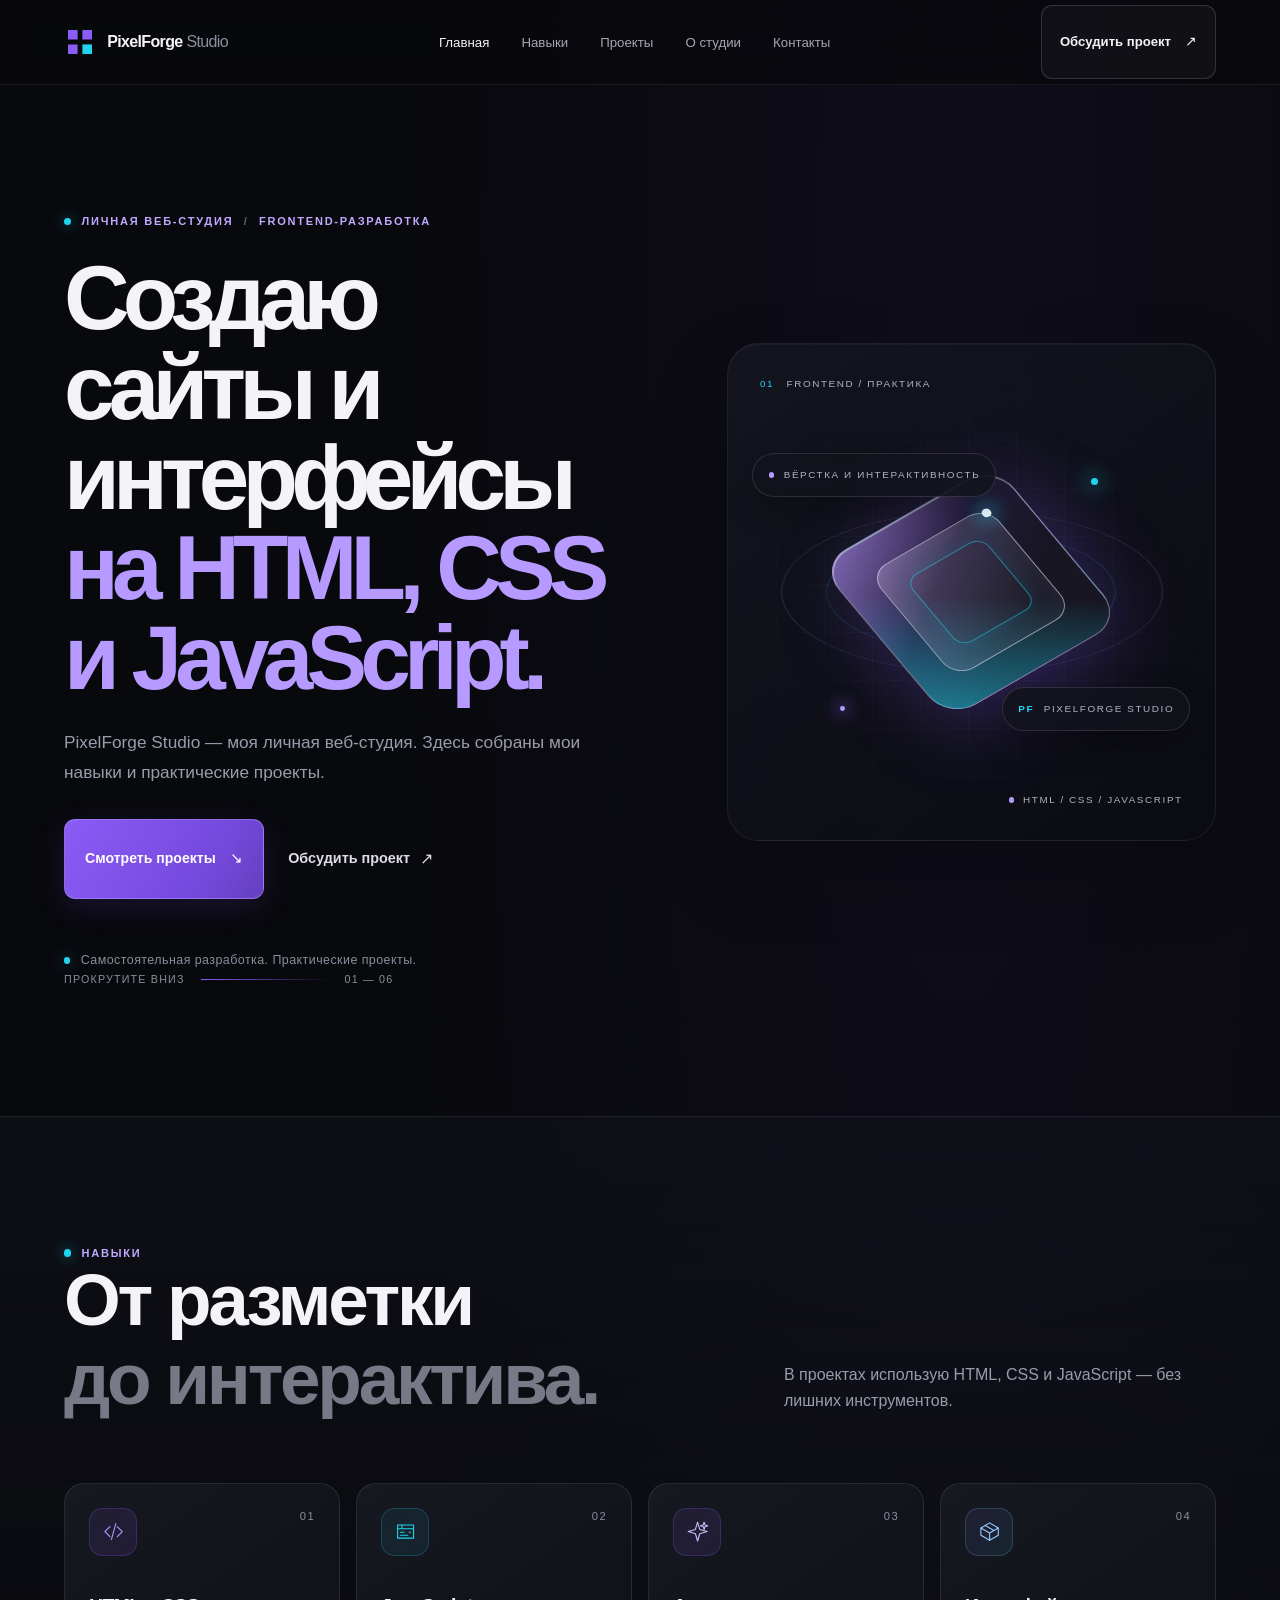
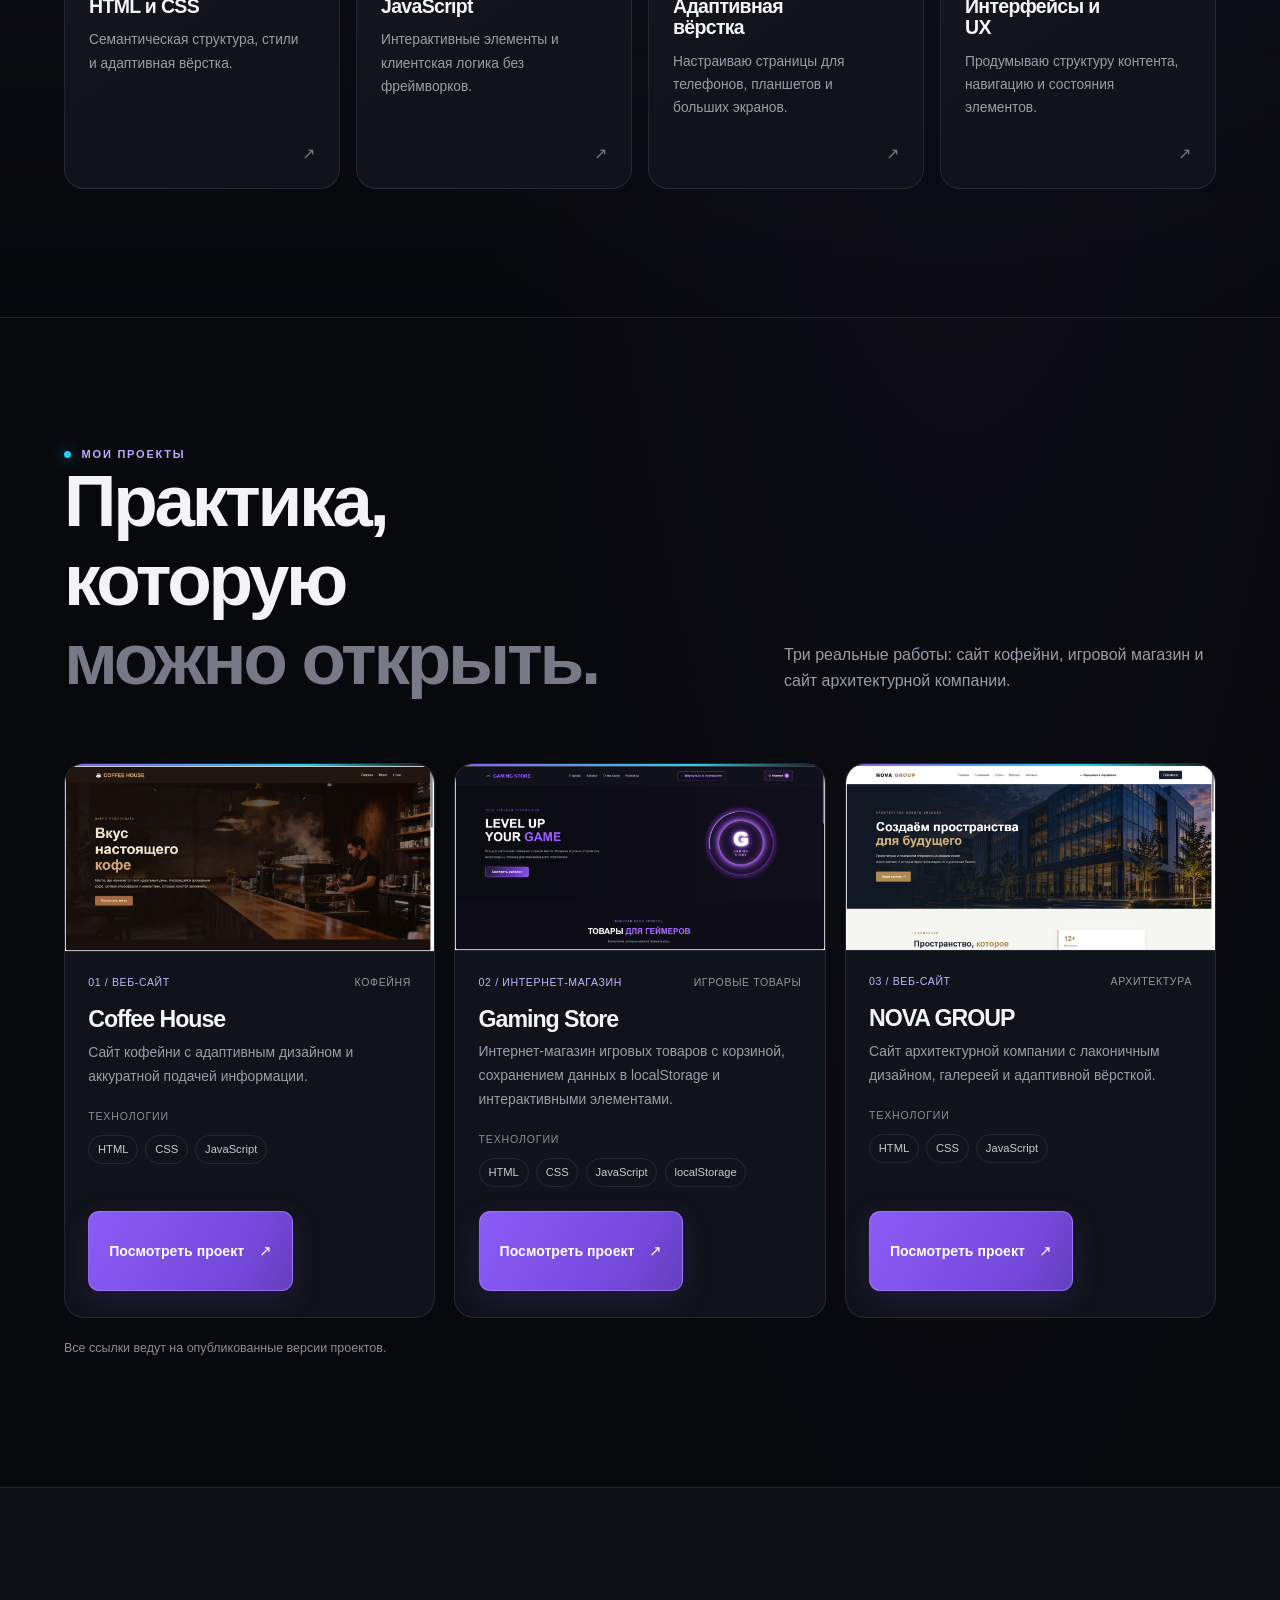
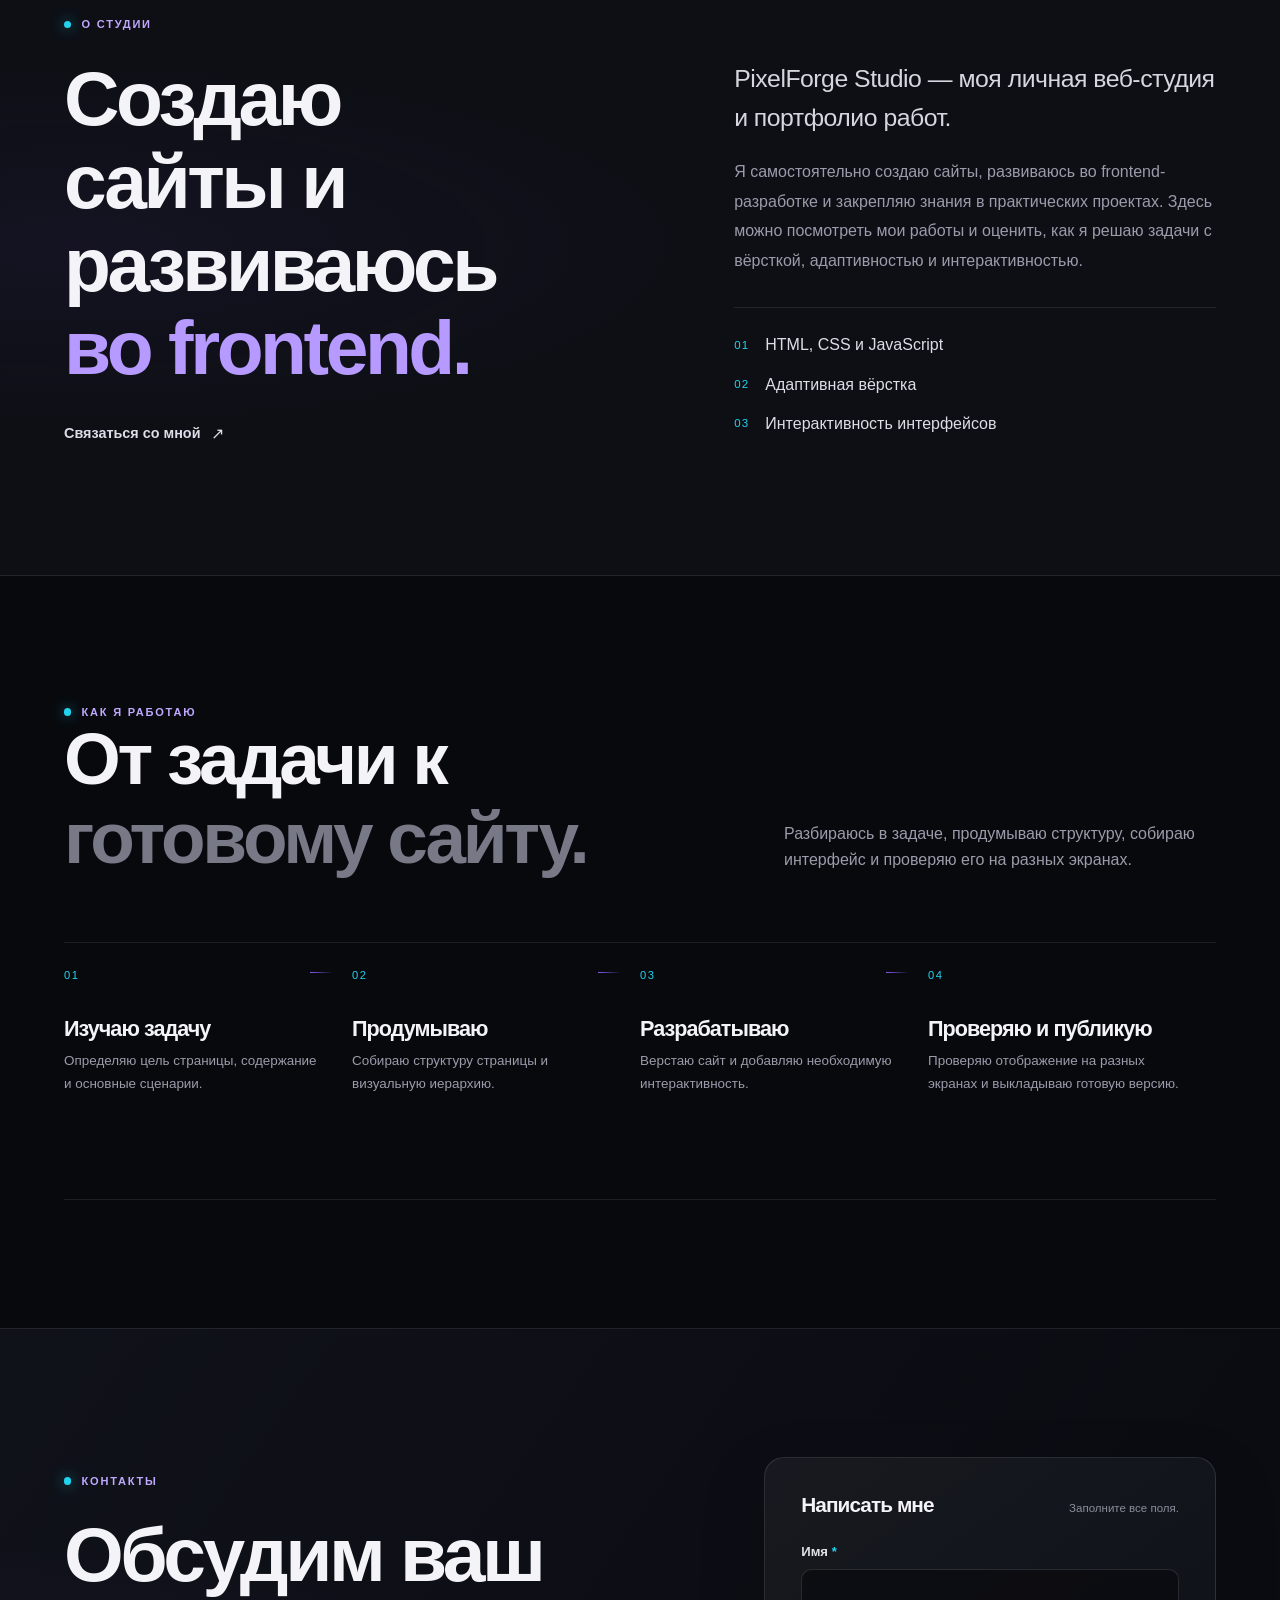
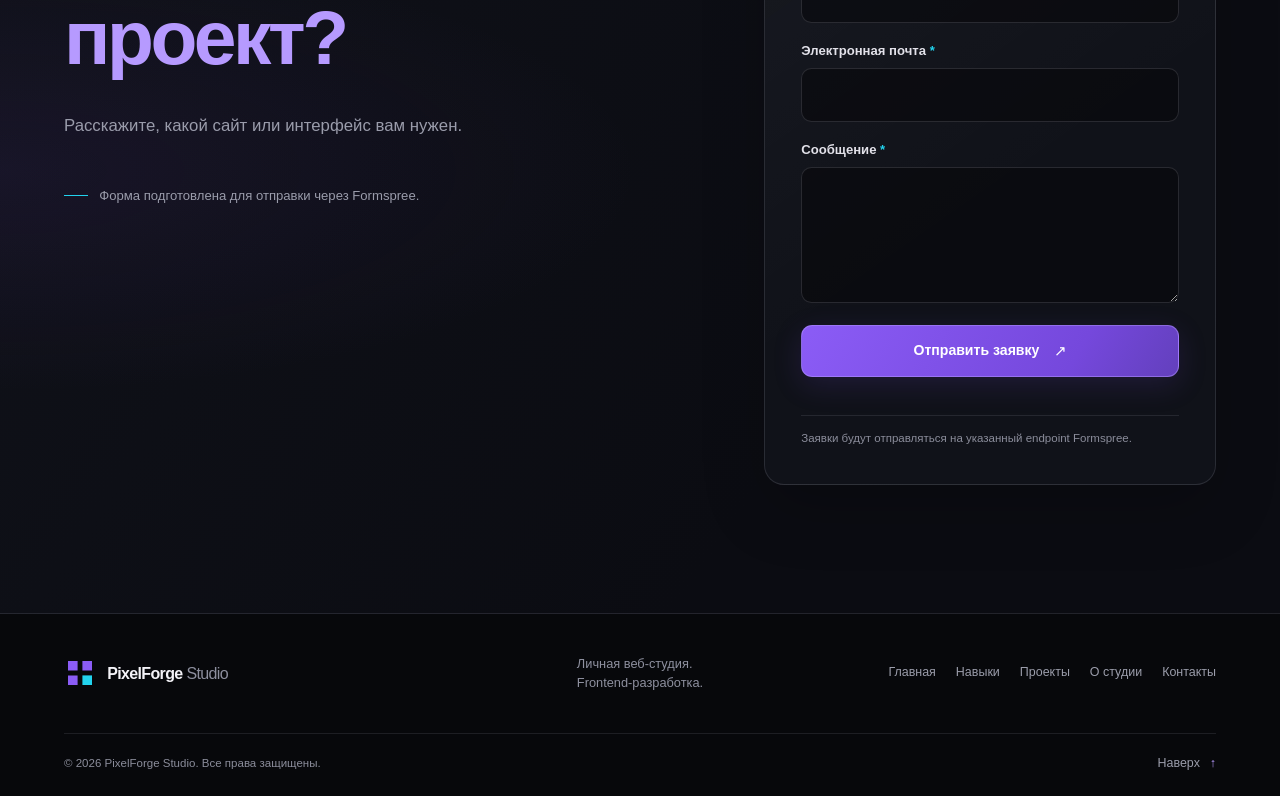
==== pixelforge-studio/index.html @ 72438f61 "Add PixelForge Studio site Co-authored-by: Copilot <223556219+Copilot@users.noreply.github.com>" ====
<!doctype html>
<html lang="ru">
  <head>
    <meta charset="utf-8">
    <meta name="viewport" content="width=device-width, initial-scale=1">
    <meta name="theme-color" content="#08090d">
    <meta
      name="description"
      content="PixelForge Studio — личная веб-студия и портфолио frontend-разработки. Практические проекты на HTML, CSS и JavaScript."
    >
    <title>PixelForge Studio — личная веб-студия и портфолио</title>
    <link rel="stylesheet" href="./styles.css">
    <script src="./main.js" defer></script>
  </head>
  <body>
    <a class="skip-link" href="#main-content">Перейти к основному содержимому</a>

    <header class="site-header">
      <div class="container header-inner">
        <a class="brand" href="#home" aria-label="Главная — PixelForge Studio">
          <svg class="brand-mark" viewBox="0 0 40 40" aria-hidden="true">
            <path d="M5 5h12v12H5zM23 5h12v12H23zM5 23h12v12H5z" fill="currentColor">
            </path>
            <path d="M23 23h12v12H23z" fill="#22d3ee"></path>
          </svg>
          <span class="brand-name">PixelForge<span> Studio</span></span>
        </a>

        <button
          class="menu-toggle"
          type="button"
          aria-label="Открыть меню"
          aria-controls="primary-navigation"
          aria-expanded="false"
          hidden
        >
          <span class="menu-toggle-lines" aria-hidden="true">
            <span></span>
            <span></span>
          </span>
          <span class="menu-toggle-label">Меню</span>
        </button>

        <nav class="site-nav" id="primary-navigation" aria-label="Основная навигация">
          <ul class="nav-list">
            <li><a href="#home" aria-current="page">Главная</a></li>
            <li><a href="#services">Навыки</a></li>
            <li><a href="#projects">Проекты</a></li>
            <li><a href="#about">О студии</a></li>
            <li><a href="#contact">Контакты</a></li>
            <li class="nav-mobile-cta">
              <a class="button button-primary" href="#contact">Обсудить проект <span aria-hidden="true">↗</span></a>
            </li>
          </ul>
        </nav>

        <a class="button button-header" href="#contact">Обсудить проект <span aria-hidden="true">↗</span></a>
      </div>
    </header>

    <main id="main-content" tabindex="-1">
      <section class="hero section-shell" id="home" aria-labelledby="hero-title">
        <div class="container hero-grid">
          <div class="hero-copy">
            <p class="eyebrow"><span class="eyebrow-mark" aria-hidden="true"></span> Личная веб-студия <span class="eyebrow-divider">/</span> Frontend-разработка</p>
            <h1 id="hero-title">Создаю сайты и интерфейсы <span>на HTML, CSS и JavaScript.</span></h1>
            <p class="hero-description">
              PixelForge Studio — моя личная веб-студия. Здесь собраны мои навыки и практические проекты.
            </p>
            <div class="hero-actions">
              <a class="button button-primary" href="#projects">Смотреть проекты <span aria-hidden="true">↘</span></a>
              <a class="text-link" href="#contact">Обсудить проект <span aria-hidden="true">↗</span></a>
            </div>
            <p class="hero-note"><span aria-hidden="true"></span> Самостоятельная разработка. Практические проекты.</p>
          </div>

          <div class="hero-art" aria-hidden="true">
            <div class="art-grid"></div>
            <div class="art-orbit art-orbit-outer"></div>
            <div class="art-orbit art-orbit-inner"></div>
            <div class="art-core">
              <span class="art-core-face"></span>
              <span class="art-core-edge"></span>
              <span class="art-core-light"></span>
            </div>
            <span class="art-spark art-spark-one"></span>
            <span class="art-spark art-spark-two"></span>
            <div class="art-label art-label-top"><span>01</span> FRONTEND / ПРАКТИКА</div>
            <div class="art-label art-label-bottom"><span class="art-label-dot"></span> HTML / CSS / JAVASCRIPT</div>
            <div class="art-chip art-chip-top"><span class="chip-dot"></span> ВЁРСТКА И ИНТЕРАКТИВНОСТЬ</div>
            <div class="art-chip art-chip-bottom"><span>PF</span> PIXELFORGE STUDIO</div>
          </div>
        </div>
        <div class="hero-bottom-line" aria-hidden="true">
          <span>Прокрутите вниз</span><span class="line"></span><span>01 — 06</span>
        </div>
      </section>

      <section class="section-shell services-section" id="services" aria-labelledby="services-title">
        <div class="container">
          <div class="section-heading">
            <p class="eyebrow"><span class="eyebrow-mark" aria-hidden="true"></span> Навыки</p>
            <div class="section-heading-row">
              <h2 id="services-title">От разметки<br><span class="text-muted">до интерактива.</span></h2>
              <p class="section-intro">В проектах использую HTML, CSS и JavaScript — без лишних инструментов.</p>
            </div>
          </div>

          <div class="service-grid">
            <article class="service-card">
              <div class="service-card-top">
                <span class="service-icon" aria-hidden="true">
                  <svg viewBox="0 0 32 32">
                    <path d="m11 9-7 7 7 7M21 9l7 7-7 7M19 5l-6 22"></path>
                  </svg>
                </span>
                <span class="card-index">01</span>
              </div>
              <h3>HTML и CSS</h3>
              <p>Семантическая структура, стили и адаптивная вёрстка.</p>
              <span class="card-arrow" aria-hidden="true">↗</span>
            </article>

            <article class="service-card">
              <div class="service-card-top">
                <span class="service-icon service-icon-cyan" aria-hidden="true">
                  <svg viewBox="0 0 32 32">
                    <path d="M5 7h22v18H5zM5 12h22M11 7v5M9 17h5M9 21h10M21 17h2"></path>
                  </svg>
                </span>
                <span class="card-index">02</span>
              </div>
              <h3>JavaScript</h3>
              <p>Интерактивные элементы и клиентская логика без фреймворков.</p>
              <span class="card-arrow" aria-hidden="true">↗</span>
            </article>

            <article class="service-card">
              <div class="service-card-top">
                <span class="service-icon service-icon-violet" aria-hidden="true">
                  <svg viewBox="0 0 32 32">
                    <path d="M16 3 19 13l10 3-10 3-3 10-3-10-10-3 10-3 3-10Z"></path>
                    <path d="m25 3 1.2 3.8L30 8l-3.8 1.2L25 13l-1.2-3.8L20 8l3.8-1.2L25 3Z"></path>
                  </svg>
                </span>
                <span class="card-index">03</span>
              </div>
              <h3>Адаптивная вёрстка</h3>
              <p>Настраиваю страницы для телефонов, планшетов и больших экранов.</p>
              <span class="card-arrow" aria-hidden="true">↗</span>
            </article>

            <article class="service-card">
              <div class="service-card-top">
                <span class="service-icon service-icon-mix" aria-hidden="true">
                  <svg viewBox="0 0 32 32">
                    <path d="M16 4 28 11v10l-12 7-12-7V11l12-7Z"></path>
                    <path d="m4 11 12 7 12-7M16 18v10M10 7.5l12 7"></path>
                  </svg>
                </span>
                <span class="card-index">04</span>
              </div>
              <h3>Интерфейсы и UX</h3>
              <p>Продумываю структуру контента, навигацию и состояния элементов.</p>
              <span class="card-arrow" aria-hidden="true">↗</span>
            </article>
          </div>
        </div>
      </section>

      <section class="section-shell work-section" id="projects" aria-labelledby="projects-title">
        <div class="container">
          <div class="section-heading">
            <p class="eyebrow"><span class="eyebrow-mark" aria-hidden="true"></span> Мои проекты</p>
            <div class="section-heading-row">
              <h2 id="projects-title">Практика, которую<br><span class="text-muted">можно открыть.</span></h2>
              <p class="section-intro">Три реальные работы: сайт кофейни, игровой магазин и сайт архитектурной компании.</p>
            </div>
          </div>

          <div class="project-grid">
            <article class="project-card">
              <img
                class="project-image"
                src="assets/images/coffee-house.jpg"
                alt="Скриншот главной страницы Coffee House с интерьером кофейни"
                width="1280"
                height="642"
                loading="lazy"
                decoding="async"
              >
              <div class="project-info">
                <div class="project-meta"><span>01 / Веб-сайт</span><span>Кофейня</span></div>
                <h3>Coffee House</h3>
                <p>Сайт кофейни с адаптивным дизайном и аккуратной подачей информации.</p>
                <div class="project-technologies">
                  <span class="project-tech-label">Технологии</span>
                  <ul class="project-tech-list" aria-label="Технологии проекта">
                    <li>HTML</li>
                    <li>CSS</li>
                    <li>JavaScript</li>
                  </ul>
                </div>
                <a
                  class="button button-primary project-link"
                  href="https://forzaxstorm-crypto.github.io/portfolio/coffee.html"
                  target="_blank"
                  rel="noopener noreferrer"
                  aria-label="Посмотреть проект Coffee House (откроется в новой вкладке)"
                >Посмотреть проект <span aria-hidden="true">↗</span></a>
              </div>
            </article>

            <article class="project-card">
              <img
                class="project-image"
                src="assets/images/gaming-store.jpg"
                alt="Скриншот Gaming Store с игровым логотипом и началом каталога"
                width="1280"
                height="640"
                loading="lazy"
                decoding="async"
              >
              <div class="project-info">
                <div class="project-meta"><span>02 / Интернет-магазин</span><span>Игровые товары</span></div>
                <h3>Gaming Store</h3>
                <p>Интернет-магазин игровых товаров с корзиной, сохранением данных в localStorage и интерактивными элементами.</p>
                <div class="project-technologies">
                  <span class="project-tech-label">Технологии</span>
                  <ul class="project-tech-list" aria-label="Технологии проекта">
                    <li>HTML</li>
                    <li>CSS</li>
                    <li>JavaScript</li>
                    <li>localStorage</li>
                  </ul>
                </div>
                <a
                  class="button button-primary project-link"
                  href="https://forzaxstorm-crypto.github.io/portfolio/gaming.html"
                  target="_blank"
                  rel="noopener noreferrer"
                  aria-label="Посмотреть проект Gaming Store (откроется в новой вкладке)"
                >Посмотреть проект <span aria-hidden="true">↗</span></a>
              </div>
            </article>

            <article class="project-card">
              <img
                class="project-image"
                src="assets/images/nova-group.jpg"
                alt="Скриншот NOVA GROUP с современным зданием на главном экране"
                width="1280"
                height="639"
                loading="lazy"
                decoding="async"
              >
              <div class="project-info">
                <div class="project-meta"><span>03 / Веб-сайт</span><span>Архитектура</span></div>
                <h3>NOVA GROUP</h3>
                <p>Сайт архитектурной компании с лаконичным дизайном, галереей и адаптивной вёрсткой.</p>
                <div class="project-technologies">
                  <span class="project-tech-label">Технологии</span>
                  <ul class="project-tech-list" aria-label="Технологии проекта">
                    <li>HTML</li>
                    <li>CSS</li>
                    <li>JavaScript</li>
                  </ul>
                </div>
                <a
                  class="button button-primary project-link"
                  href="https://forzaxstorm-crypto.github.io/portfolio/company.html"
                  target="_blank"
                  rel="noopener noreferrer"
                  aria-label="Посмотреть проект NOVA GROUP (откроется в новой вкладке)"
                >Посмотреть проект <span aria-hidden="true">↗</span></a>
              </div>
            </article>
          </div>
          <p class="project-disclaimer">Все ссылки ведут на опубликованные версии проектов.</p>
        </div>
      </section>

      <section class="section-shell about-section" id="about" aria-labelledby="about-title">
        <div class="container about-grid">
          <div class="about-statement">
            <p class="eyebrow"><span class="eyebrow-mark" aria-hidden="true"></span> О студии</p>
            <h2 id="about-title">Создаю сайты и развиваюсь <span>во frontend.</span></h2>
            <a class="text-link" href="#contact">Связаться со мной <span aria-hidden="true">↗</span></a>
          </div>
          <div class="about-copy">
            <p class="about-lead">PixelForge Studio — моя личная веб-студия и портфолио работ.</p>
            <p>Я самостоятельно создаю сайты, развиваюсь во frontend-разработке и закрепляю знания в практических проектах. Здесь можно посмотреть мои работы и оценить, как я решаю задачи с вёрсткой, адаптивностью и интерактивностью.</p>
            <ul class="about-values">
              <li><span aria-hidden="true">01</span> HTML, CSS и JavaScript</li>
              <li><span aria-hidden="true">02</span> Адаптивная вёрстка</li>
              <li><span aria-hidden="true">03</span> Интерактивность интерфейсов</li>
            </ul>
          </div>
        </div>
      </section>

      <section class="section-shell process-section" id="process" aria-labelledby="process-title">
        <div class="container">
          <div class="section-heading">
            <p class="eyebrow"><span class="eyebrow-mark" aria-hidden="true"></span> Как я работаю</p>
            <div class="section-heading-row">
              <h2 id="process-title">От задачи к<br><span class="text-muted">готовому сайту.</span></h2>
              <p class="section-intro">Разбираюсь в задаче, продумываю структуру, собираю интерфейс и проверяю его на разных экранах.</p>
            </div>
          </div>

          <ol class="process-list">
            <li class="process-step">
              <span class="process-number">01</span>
              <div><h3>Изучаю задачу</h3><p>Определяю цель страницы, содержание и основные сценарии.</p></div>
            </li>
            <li class="process-step">
              <span class="process-number">02</span>
              <div><h3>Продумываю</h3><p>Собираю структуру страницы и визуальную иерархию.</p></div>
            </li>
            <li class="process-step">
              <span class="process-number">03</span>
              <div><h3>Разрабатываю</h3><p>Верстаю сайт и добавляю необходимую интерактивность.</p></div>
            </li>
            <li class="process-step">
              <span class="process-number">04</span>
              <div><h3>Проверяю и публикую</h3><p>Проверяю отображение на разных экранах и выкладываю готовую версию.</p></div>
            </li>
          </ol>
        </div>
      </section>

      <section class="section-shell contact-section" id="contact" aria-labelledby="contact-title">
        <div class="container contact-grid">
          <div class="contact-copy">
            <p class="eyebrow"><span class="eyebrow-mark" aria-hidden="true"></span> Контакты</p>
            <h2 id="contact-title">Обсудим ваш<br><span>проект?</span></h2>
            <p>Расскажите, какой сайт или интерфейс вам нужен.</p>
            <p class="contact-aside"><span class="contact-aside-mark" aria-hidden="true"></span> Форма подготовлена для отправки через Formspree.</p>
          </div>

          <form class="contact-form" id="contact-form" method="post" accept-charset="UTF-8" novalidate>
            <div class="form-heading">
              <h3>Написать мне</h3>
              <p>Заполните все поля.</p>
            </div>
            <div class="form-field">
              <label for="contact-name">Имя <span aria-hidden="true">*</span></label>
              <input id="contact-name" name="name" type="text" autocomplete="name" maxlength="100" required>
            </div>
            <div class="form-field">
              <label for="contact-email">Электронная почта <span aria-hidden="true">*</span></label>
              <input id="contact-email" name="email" type="email" autocomplete="email" maxlength="254" required>
            </div>
            <div class="form-field">
              <label for="contact-message">Сообщение <span aria-hidden="true">*</span></label>
              <textarea id="contact-message" name="message" rows="4" maxlength="2000" required></textarea>
            </div>
            <button class="button button-primary form-submit" type="submit">Отправить заявку <span aria-hidden="true">↗</span></button>
            <p class="form-status" id="form-status" role="status" aria-live="polite" aria-atomic="true"></p>
            <p class="form-note" id="form-note">Укажите endpoint Formspree в FORM_ENDPOINT в main.js, чтобы включить отправку.</p>
          </form>
        </div>
      </section>
    </main>

    <footer class="site-footer">
      <div class="container footer-main">
        <a class="brand footer-brand" href="#home" aria-label="Главная — PixelForge Studio">
          <svg class="brand-mark" viewBox="0 0 40 40" aria-hidden="true">
            <path d="M5 5h12v12H5zM23 5h12v12H23zM5 23h12v12H5z" fill="currentColor"></path>
            <path d="M23 23h12v12H23z" fill="#22d3ee"></path>
          </svg>
          <span class="brand-name">PixelForge<span> Studio</span></span>
        </a>
        <p class="footer-tagline">Личная веб-студия.<br>Frontend-разработка.</p>
        <nav class="footer-nav" aria-label="Навигация в нижней части страницы">
          <a href="#home">Главная</a>
          <a href="#services">Навыки</a>
          <a href="#projects">Проекты</a>
          <a href="#about">О студии</a>
          <a href="#contact">Контакты</a>
        </nav>
      </div>
      <div class="container footer-bottom">
        <p>&copy; 2026 PixelForge Studio. Все права защищены.</p>
        <a href="#home">Наверх <span aria-hidden="true">↑</span></a>
      </div>
    </footer>
  </body>
</html>
---- pixelforge-studio/styles.css ----
@layer reset, base, layout, components, motion;

@layer reset {
  html {
    box-sizing: border-box;
  }

  body {
    margin: 0;
  }

  img,
  svg {
    display: block;
    max-width: 100%;
  }

  button,
  input,
  textarea {
    font: inherit;
  }
}

@layer base {
  :root {
    color-scheme: dark;
    font-family: "Segoe UI", "Helvetica Neue", sans-serif;
    font-synthesis: none;
    text-rendering: optimizeLegibility;
    --color-bg: #08090d;
    --color-surface: #11131b;
    --color-surface-raised: #151823;
    --color-text: #f4f3f8;
    --color-muted: #9a9cab;
    --color-subtle: #8b8d9b;
    --color-border: rgba(224, 225, 241, 0.1);
    --color-violet: #8b5cf6;
    --color-violet-light: #b69aff;
    --color-cyan: #22d3ee;
    --color-error: #ff8f9b;
    --container-width: 76rem;
    --page-gutter: clamp(1.25rem, 5vw, 4rem);
    --radius-card: 1.25rem;
    --ease-out: cubic-bezier(0.2, 0.75, 0.3, 1);
    background: var(--color-bg);
    color: var(--color-text);
    scroll-padding-top: 6rem;
  }

  html {
    scroll-behavior: auto;
  }

  body {
    background:
      radial-gradient(ellipse at 75% 4%, rgba(86, 54, 154, 0.09), transparent 35rem),
      var(--color-bg);
    color: var(--color-text);
    font-size: 1rem;
    line-height: 1.6;
  }

  a {
    color: inherit;
    text-decoration: none;
  }

  button,
  input,
  textarea {
    color: inherit;
  }

  button {
    cursor: pointer;
  }

  h1,
  h2,
  h3,
  p {
    margin-block-start: 0;
  }

  h1,
  h2,
  h3 {
    letter-spacing: -0.045em;
    line-height: 1.08;
  }

  p {
    color: var(--color-muted);
  }

  ::selection {
    background: rgba(139, 92, 246, 0.45);
    color: white;
  }

  :focus-visible {
    outline: 2px solid var(--color-cyan);
    outline-offset: 4px;
  }

  [id] {
    scroll-margin-top: 6rem;
  }
}

@layer layout {
  .container {
    width: min(100% - (var(--page-gutter) * 2), var(--container-width));
    margin-inline: auto;
  }

  .section-shell {
    position: relative;
    padding-block: clamp(5rem, 10vw, 9rem);
  }

  .section-heading {
    margin-block-end: clamp(2.5rem, 5vw, 4.5rem);
  }

  .section-heading-row {
    display: flex;
    align-items: end;
    justify-content: space-between;
    gap: 2rem;
  }

  .section-heading h2 {
    max-width: 15ch;
    margin-block-end: 0;
    font-size: clamp(2.5rem, 5.7vw, 4.75rem);
  }

  .section-intro {
    max-width: 27rem;
    margin-block-end: 0.35rem;
    font-size: 1rem;
  }

  .hero-grid {
    display: grid;
    min-height: min(47rem, calc(100dvh - 5.25rem));
    grid-template-columns: minmax(0, 1.08fr) minmax(20rem, 0.92fr);
    align-items: center;
    gap: clamp(2.5rem, 7vw, 6.5rem);
  }

  .hero-copy {
    position: relative;
    z-index: 1;
    max-width: 44rem;
  }

  .hero-copy h1 {
    max-width: 12ch;
    margin-block: 1.45rem 1.5rem;
    font-size: clamp(3.35rem, 7.1vw, 6.5rem);
    font-weight: 650;
    letter-spacing: -0.075em;
    line-height: 0.99;
  }

  .hero-copy h1 span,
  .about-statement h2 span,
  .contact-copy h2 span {
    color: var(--color-violet-light);
  }

  .hero-description {
    max-width: 35rem;
    margin-block-end: 2rem;
    font-size: clamp(1rem, 1.35vw, 1.15rem);
    line-height: 1.75;
  }

  .hero-actions {
    display: flex;
    align-items: center;
    flex-wrap: wrap;
    gap: 1.5rem;
  }

  .hero-note {
    display: flex;
    align-items: center;
    gap: 0.65rem;
    margin-block: 3.25rem 0;
    color: var(--color-subtle);
    font-size: 0.78rem;
    letter-spacing: 0.035em;
  }

  .hero-note span {
    width: 0.4rem;
    aspect-ratio: 1;
    border-radius: 50%;
    background: var(--color-cyan);
    box-shadow: 0 0 1rem rgba(34, 211, 238, 0.6);
  }

  .hero-art {
    position: relative;
    display: grid;
    min-height: 31rem;
    place-items: center;
    overflow: hidden;
    border: 1px solid rgba(220, 218, 243, 0.08);
    border-radius: 2rem;
    background:
      radial-gradient(ellipse at 51% 48%, rgba(115, 80, 194, 0.17), transparent 45%),
      linear-gradient(145deg, rgba(20, 22, 32, 0.92), rgba(11, 12, 18, 0.78));
    box-shadow: inset 0 1px rgba(255, 255, 255, 0.035), 0 2rem 5rem rgba(0, 0, 0, 0.2);
    isolation: isolate;
  }

  .art-grid {
    position: absolute;
    inset: 0;
    z-index: -1;
    background-image:
      linear-gradient(rgba(185, 184, 209, 0.055) 1px, transparent 1px),
      linear-gradient(90deg, rgba(185, 184, 209, 0.055) 1px, transparent 1px);
    background-size: 3rem 3rem;
    mask-image: radial-gradient(ellipse at center, black 5%, transparent 76%);
  }

  .art-orbit {
    position: absolute;
    width: min(78%, 24rem);
    aspect-ratio: 1;
    border: 1px solid rgba(191, 170, 255, 0.18);
    border-radius: 50%;
  }

  .art-orbit-outer {
    transform: rotateX(65deg) rotate(-23deg);
  }

  .art-orbit-inner {
    width: min(61%, 18rem);
    border-color: rgba(34, 211, 238, 0.2);
    transform: rotateX(65deg) rotate(34deg);
  }

  .art-core {
    position: relative;
    width: clamp(8rem, 16vw, 12.5rem);
    aspect-ratio: 1;
    border: 1px solid rgba(220, 210, 255, 0.45);
    border-radius: 2rem;
    background:
      linear-gradient(145deg, rgba(194, 166, 255, 0.54), transparent 39%),
      linear-gradient(35deg, rgba(34, 211, 238, 0.56), transparent 48%),
      linear-gradient(145deg, #34235c, #171622 68%);
    box-shadow:
      0 1.5rem 5rem rgba(125, 83, 234, 0.25),
      inset 0 1px 1px rgba(255, 255, 255, 0.55);
    transform: rotate(-35deg) skew(5deg, 5deg);
  }

  .art-core-face {
    position: absolute;
    inset: 16%;
    border: 1px solid rgba(240, 235, 255, 0.52);
    border-radius: 1.3rem;
    background: linear-gradient(135deg, rgba(235, 222, 255, 0.22), rgba(15, 17, 26, 0.16));
    box-shadow: inset 0 0 2rem rgba(222, 211, 255, 0.09);
  }

  .art-core-edge {
    position: absolute;
    inset: 28%;
    border: 1px solid rgba(34, 211, 238, 0.52);
    border-radius: 0.85rem;
    box-shadow: 0 0 1.5rem rgba(34, 211, 238, 0.14);
  }

  .art-core-light {
    position: absolute;
    top: 17%;
    right: 16%;
    width: 0.55rem;
    aspect-ratio: 1;
    border-radius: 50%;
    background: #e8fbff;
    box-shadow: 0 0 1.2rem 0.2rem rgba(34, 211, 238, 0.8);
  }

  .art-spark {
    position: absolute;
    width: 0.45rem;
    aspect-ratio: 1;
    border-radius: 50%;
    background: var(--color-cyan);
    box-shadow: 0 0 1.2rem 0.25rem rgba(34, 211, 238, 0.4);
  }

  .art-spark-one {
    top: 27%;
    right: 24%;
  }

  .art-spark-two {
    bottom: 26%;
    left: 23%;
    width: 0.3rem;
    background: var(--color-violet-light);
    box-shadow: 0 0 1rem 0.2rem rgba(139, 92, 246, 0.6);
  }

  .art-label,
  .art-chip {
    position: absolute;
    color: #b3b3c2;
    font-size: 0.62rem;
    letter-spacing: 0.16em;
  }

  .art-label-top {
    top: 2rem;
    left: 2rem;
  }

  .art-label-top span {
    margin-inline-end: 0.5rem;
    color: var(--color-cyan);
  }

  .art-label-bottom {
    right: 2rem;
    bottom: 2rem;
    display: flex;
    align-items: center;
    gap: 0.55rem;
  }

  .art-label-dot,
  .chip-dot {
    width: 0.35rem;
    aspect-ratio: 1;
    border-radius: 50%;
    background: var(--color-violet-light);
  }

  .art-chip {
    display: flex;
    align-items: center;
    gap: 0.6rem;
    padding: 0.8rem 0.95rem;
    border: 1px solid rgba(225, 220, 255, 0.14);
    border-radius: 999px;
    background: rgba(18, 19, 28, 0.82);
    box-shadow: 0 0.75rem 2rem rgba(0, 0, 0, 0.28);
    backdrop-filter: blur(1rem);
  }

  .art-chip-top {
    top: 22%;
    left: 5%;
  }

  .art-chip-bottom {
    right: 5%;
    bottom: 22%;
  }

  .art-chip-bottom span {
    color: var(--color-cyan);
    font-weight: 700;
  }

  .hero-bottom-line {
    display: flex;
    align-items: center;
    gap: 1rem;
    width: min(100% - (var(--page-gutter) * 2), var(--container-width));
    margin: 0 auto;
    color: var(--color-subtle);
    font-size: 0.67rem;
    letter-spacing: 0.11em;
    text-transform: uppercase;
  }

  .hero-bottom-line .line {
    width: min(8rem, 20vw);
    height: 1px;
    background: linear-gradient(90deg, var(--color-violet), transparent);
  }

  .services-section {
    border-block: 1px solid var(--color-border);
    background: linear-gradient(180deg, rgba(17, 19, 27, 0.62), rgba(8, 9, 13, 0));
  }

  .service-grid {
    display: grid;
    grid-template-columns: repeat(4, minmax(0, 1fr));
    gap: 1rem;
  }

  .work-section {
    overflow: hidden;
  }

  .project-grid {
    display: grid;
    grid-template-columns: repeat(3, minmax(0, 1fr));
    gap: 1.2rem;
  }

  .about-section {
    border-block: 1px solid var(--color-border);
    background:
      radial-gradient(ellipse at 6% 52%, rgba(88, 52, 150, 0.1), transparent 38rem),
      #0d0f15;
  }

  .about-grid {
    display: grid;
    grid-template-columns: minmax(0, 0.9fr) minmax(20rem, 0.8fr);
    align-items: start;
    justify-content: space-between;
    gap: clamp(3rem, 10vw, 9rem);
  }

  .about-statement h2,
  .contact-copy h2 {
    max-width: 12ch;
    margin-block: 1.5rem 2rem;
    font-size: clamp(2.8rem, 6vw, 5.3rem);
  }

  .about-copy {
    padding-block-start: 2.75rem;
  }

  .about-copy p {
    line-height: 1.85;
  }

  .about-copy .about-lead {
    margin-block-end: 1.25rem;
    color: #d7d6e0;
    font-size: clamp(1.2rem, 2vw, 1.55rem);
    letter-spacing: -0.02em;
    line-height: 1.55;
  }

  .about-values {
    display: grid;
    gap: 0.85rem;
    margin: 2rem 0 0;
    padding: 1.5rem 0 0;
    border-block-start: 1px solid var(--color-border);
    list-style: none;
  }

  .about-values li {
    display: flex;
    align-items: center;
    gap: 1rem;
    color: #dedde7;
  }

  .about-values li span {
    color: var(--color-cyan);
    font-size: 0.72rem;
    letter-spacing: 0.1em;
  }

  .process-section {
    overflow: hidden;
  }

  .process-list {
    display: grid;
    grid-template-columns: repeat(4, minmax(0, 1fr));
    margin: 0;
    padding: 0;
    border-block-start: 1px solid var(--color-border);
    list-style: none;
  }

  .contact-section {
    border-block: 1px solid var(--color-border);
    background:
      radial-gradient(ellipse at 0% 50%, rgba(88, 52, 150, 0.13), transparent 40rem),
      linear-gradient(125deg, #10121a, #0b0c12 68%);
  }

  .contact-grid {
    display: grid;
    grid-template-columns: minmax(0, 0.95fr) minmax(19rem, 0.75fr);
    align-items: start;
    gap: clamp(3rem, 10vw, 8rem);
  }

  .contact-copy {
    padding-block-start: 1rem;
  }

  .contact-copy > p:not(.eyebrow, .contact-aside) {
    max-width: 28rem;
    font-size: 1.05rem;
    line-height: 1.75;
  }

  .contact-aside {
    display: flex;
    align-items: center;
    gap: 0.7rem;
    margin-block-start: 2.75rem;
    font-size: 0.82rem;
  }

  .contact-aside-mark {
    width: 1.5rem;
    height: 1px;
    background: var(--color-cyan);
  }
}

@layer components {
  .skip-link {
    position: fixed;
    top: 0.75rem;
    left: 0.75rem;
    z-index: 100;
    padding: 0.75rem 1rem;
    border: 1px solid var(--color-cyan);
    border-radius: 0.5rem;
    background: var(--color-surface);
    color: var(--color-text);
    transform: translateY(-160%);
  }

  .skip-link:focus {
    transform: translateY(0);
  }

  .site-header {
    position: sticky;
    z-index: 20;
    inset-block-start: 0;
    border-block-end: 1px solid rgba(224, 225, 241, 0.08);
    background: rgba(8, 9, 13, 0.88);
  }

  .header-inner {
    position: relative;
    display: flex;
    min-height: 5.25rem;
    align-items: center;
    justify-content: space-between;
    gap: 1.5rem;
  }

  .brand {
    display: inline-flex;
    flex: 0 0 auto;
    align-items: center;
    gap: 0.7rem;
  }

  .brand-mark {
    width: 2rem;
    color: var(--color-violet);
  }

  .brand-name {
    color: var(--color-text);
    font-size: 1rem;
    font-weight: 700;
    letter-spacing: -0.04em;
  }

  .brand-name span {
    color: #8d8f9e;
    font-weight: 450;
  }

  .site-nav {
    display: flex;
    align-items: center;
  }

  .nav-list {
    display: flex;
    align-items: center;
    gap: clamp(1rem, 2.5vw, 2rem);
    margin: 0;
    padding: 0;
    list-style: none;
  }

  .nav-list a:not(.button) {
    color: #a5a6b3;
    font-size: 0.83rem;
    transition: color 180ms ease;
  }

  .nav-list a:not(.button):hover,
  .nav-list a[aria-current="page"] {
    color: var(--color-text);
  }

  .nav-mobile-cta {
    display: none;
  }

  .button {
    display: inline-flex;
    min-height: 3.25rem;
    align-items: center;
    justify-content: center;
    gap: 0.9rem;
    padding: 0.8rem 1.25rem;
    border: 1px solid transparent;
    border-radius: 0.7rem;
    font-size: 0.88rem;
    font-weight: 650;
    line-height: 1.2;
    transition:
      color 180ms ease,
      background-color 180ms ease,
      border-color 180ms ease,
      box-shadow 180ms ease,
      transform 180ms ease;
  }

  .button span,
  .text-link span {
    font-size: 1.1em;
    transition: transform 180ms ease;
  }

  .button-primary {
    border-color: rgba(183, 155, 255, 0.46);
    background: linear-gradient(120deg, #8b5cf6, #7548dc 72%, #6340bd);
    color: white;
    box-shadow: 0 0.5rem 1.8rem rgba(106, 67, 200, 0.18);
  }

  .button-primary:hover {
    border-color: rgba(206, 189, 255, 0.7);
    background: linear-gradient(120deg, #956afa, #8055e5 72%, #714bc9);
    box-shadow: 0 0.7rem 2rem rgba(106, 67, 200, 0.28);
  }

  .button-primary:hover span {
    transform: translate(2px, -2px);
  }

  .button-header {
    min-height: 2.85rem;
    padding-inline: 1.1rem;
    border-color: rgba(220, 221, 240, 0.16);
    background: rgba(255, 255, 255, 0.035);
    font-size: 0.82rem;
  }

  .button-header:hover {
    border-color: rgba(139, 92, 246, 0.55);
    background: rgba(139, 92, 246, 0.1);
  }

  .menu-toggle {
    display: inline-flex;
    min-width: 3rem;
    min-height: 3rem;
    align-items: center;
    justify-content: center;
    gap: 0.55rem;
    padding: 0.5rem 0.75rem;
    border: 1px solid var(--color-border);
    border-radius: 0.65rem;
    background: var(--color-surface);
    color: var(--color-text);
    font-size: 0.8rem;
  }

  .menu-toggle[hidden] {
    display: none;
  }

  .menu-toggle-lines {
    display: grid;
    gap: 0.28rem;
  }

  .menu-toggle-lines span {
    display: block;
    width: 1rem;
    height: 1px;
    background: currentColor;
    transition: transform 180ms ease;
  }

  .menu-toggle[aria-expanded="true"] .menu-toggle-lines span:first-child {
    transform: translateY(0.14rem) rotate(45deg);
  }

  .menu-toggle[aria-expanded="true"] .menu-toggle-lines span:last-child {
    transform: translateY(-0.14rem) rotate(-45deg);
  }

  .site-nav[hidden] {
    display: none;
  }

  .eyebrow {
    display: flex;
    align-items: center;
    gap: 0.65rem;
    margin-block-end: 0;
    color: #c1a8ff;
    font-size: 0.69rem;
    font-weight: 650;
    letter-spacing: 0.16em;
    line-height: 1.5;
    text-transform: uppercase;
  }

  .eyebrow-mark {
    width: 0.45rem;
    aspect-ratio: 1;
    border-radius: 50%;
    background: var(--color-cyan);
    box-shadow: 0 0 0.85rem rgba(34, 211, 238, 0.65);
  }

  .eyebrow-divider {
    color: #606271;
  }

  .text-muted {
    color: #777987;
  }

  .text-link {
    display: inline-flex;
    align-items: center;
    gap: 0.65rem;
    color: #dedce8;
    font-size: 0.9rem;
    font-weight: 600;
  }

  .text-link:hover {
    color: white;
  }

  .text-link:hover span {
    transform: translate(2px, -2px);
  }

  .service-card {
    position: relative;
    min-height: 16rem;
    padding: 1.5rem;
    border: 1px solid var(--color-border);
    border-radius: var(--radius-card);
    background:
      linear-gradient(145deg, rgba(255, 255, 255, 0.025), transparent 55%),
      var(--color-surface);
    transition:
      border-color 200ms ease,
      background-color 200ms ease,
      transform 200ms ease;
  }

  .service-card-top {
    display: flex;
    align-items: start;
    justify-content: space-between;
    margin-block-end: 2.5rem;
  }

  .service-icon {
    display: grid;
    width: 2.9rem;
    aspect-ratio: 1;
    place-items: center;
    border: 1px solid rgba(139, 92, 246, 0.24);
    border-radius: 0.85rem;
    background: rgba(139, 92, 246, 0.1);
    color: var(--color-violet-light);
  }

  .service-icon svg {
    width: 1.45rem;
    fill: none;
    stroke: currentColor;
    stroke-linecap: round;
    stroke-linejoin: round;
    stroke-width: 1.5;
  }

  .service-icon-cyan {
    border-color: rgba(34, 211, 238, 0.2);
    background: rgba(34, 211, 238, 0.07);
    color: var(--color-cyan);
  }

  .service-icon-violet {
    color: #d1bfff;
  }

  .service-icon-mix {
    border-color: rgba(126, 181, 226, 0.22);
    background: linear-gradient(135deg, rgba(139, 92, 246, 0.1), rgba(34, 211, 238, 0.08));
    color: #9bcbff;
  }

  .card-index {
    color: #8b8d9b;
    font-size: 0.7rem;
    letter-spacing: 0.12em;
  }

  .service-card h3 {
    max-width: 13ch;
    margin-block-end: 0.7rem;
    font-size: 1.22rem;
    letter-spacing: -0.035em;
  }

  .service-card p {
    max-width: 28ch;
    margin-block-end: 0;
    font-size: 0.86rem;
    line-height: 1.7;
  }

  .card-arrow {
    position: absolute;
    right: 1.5rem;
    bottom: 1.3rem;
    color: #737585;
    font-size: 1rem;
    transition: color 180ms ease, transform 180ms ease;
  }

  .service-card:hover .card-arrow {
    color: var(--color-cyan);
    transform: translate(2px, -2px);
  }

  .project-card {
    display: flex;
    flex-direction: column;
    overflow: hidden;
    border: 1px solid var(--color-border);
    border-radius: var(--radius-card);
    background: var(--color-surface);
    transition: border-color 200ms ease, transform 200ms ease;
  }

  .project-card::before {
    flex: 0 0 2px;
    background: linear-gradient(90deg, var(--color-violet), var(--color-cyan) 65%, transparent);
    content: "";
  }

  .project-image {
    display: block;
    width: 100%;
    height: auto;
    border-block-end: 1px solid var(--color-border);
  }

  .project-info {
    display: flex;
    flex: 1;
    flex-direction: column;
    padding: 1.4rem 1.45rem 1.6rem;
  }

  .project-meta {
    display: flex;
    flex-wrap: wrap;
    justify-content: space-between;
    gap: 0.5rem 1rem;
    margin-block-end: 1rem;
    color: #9395a5;
    font-size: 0.66rem;
    letter-spacing: 0.06em;
    text-transform: uppercase;
  }

  .project-meta span:first-child {
    color: #c6b3ff;
  }

  .project-info h3 {
    margin-block-end: 0.55rem;
    font-size: 1.45rem;
  }

  .project-info p {
    margin-block-start: 0;
    margin-block-end: 0;
    font-size: 0.87rem;
    line-height: 1.7;
  }

  .project-technologies {
    display: grid;
    gap: 0.6rem;
    margin-block: 1.25rem 1.5rem;
  }

  .project-tech-label {
    color: var(--color-subtle);
    font-size: 0.66rem;
    letter-spacing: 0.08em;
    text-transform: uppercase;
  }

  .project-tech-list {
    display: flex;
    flex-wrap: wrap;
    gap: 0.45rem;
    margin: 0;
    padding: 0;
    list-style: none;
  }

  .project-tech-list li {
    padding: 0.3rem 0.55rem;
    border: 1px solid var(--color-border);
    border-radius: 999px;
    color: #c6c8d4;
    font-size: 0.7rem;
  }

  .project-link {
    align-self: flex-start;
    margin-block-start: auto;
  }

  .project-disclaimer {
    margin-block: 1.35rem 0;
    color: var(--color-subtle);
    font-size: 0.78rem;
  }

  .process-step {
    position: relative;
    display: flex;
    min-height: 13rem;
    flex-direction: column;
    align-items: start;
    gap: 2rem;
    padding: 1.5rem 1.2rem 1.5rem 0;
    border-block-end: 1px solid var(--color-border);
  }

  .process-step:not(:last-child)::after {
    position: absolute;
    inset-block-start: 1.85rem;
    inset-inline-end: 1.2rem;
    width: 1.4rem;
    height: 1px;
    background: linear-gradient(90deg, var(--color-violet), transparent);
    content: "";
  }

  .process-number {
    color: var(--color-cyan);
    font-size: 0.7rem;
    letter-spacing: 0.13em;
  }

  .process-step h3 {
    margin-block-end: 0.65rem;
    font-size: 1.35rem;
  }

  .process-step p {
    max-width: 16rem;
    margin-block-end: 0;
    font-size: 0.84rem;
    line-height: 1.7;
  }

  .contact-form {
    padding: clamp(1.35rem, 3vw, 2.25rem);
    border: 1px solid rgba(224, 225, 241, 0.12);
    border-radius: var(--radius-card);
    background:
      linear-gradient(145deg, rgba(255, 255, 255, 0.03), transparent 55%),
      rgba(17, 19, 27, 0.9);
    box-shadow: 0 1.5rem 4rem rgba(0, 0, 0, 0.18);
  }

  .form-heading {
    display: flex;
    align-items: baseline;
    justify-content: space-between;
    gap: 1rem;
    margin-block-end: 1.5rem;
  }

  .form-heading h3 {
    margin-block-end: 0;
    font-size: 1.3rem;
  }

  .form-heading p,
  .form-note {
    margin-block-end: 0;
    color: var(--color-subtle);
    font-size: 0.72rem;
  }

  .form-field {
    display: grid;
    gap: 0.45rem;
    margin-block-end: 1.1rem;
  }

  .form-field label {
    color: #e2e1e9;
    font-size: 0.82rem;
    font-weight: 550;
  }

  .form-field label span {
    color: var(--color-cyan);
  }

  .form-field input,
  .form-field textarea {
    box-sizing: border-box;
    width: 100%;
    min-height: 3.25rem;
    padding: 0.8rem 0.95rem;
    border: 1px solid rgba(224, 225, 241, 0.14);
    border-radius: 0.65rem;
    background: rgba(7, 8, 12, 0.58);
    color: var(--color-text);
    font-size: max(1rem, 1em);
    transition: border-color 180ms ease, background-color 180ms ease;
  }

  .form-field textarea {
    min-height: 8.5rem;
    resize: vertical;
  }

  .form-field input::placeholder,
  .form-field textarea::placeholder {
    color: #777987;
  }

  .form-field input:user-invalid,
  .form-field textarea:user-invalid {
    border-color: var(--color-error);
    background-color: rgba(126, 43, 58, 0.12);
  }

  .form-submit {
    width: 100%;
    margin-block-start: 0.25rem;
  }

  .form-submit:disabled {
    cursor: wait;
    opacity: 0.72;
  }

  .form-status {
    min-height: 1.5rem;
    margin-block: 0.85rem 0;
    color: #bceff5;
    font-size: 0.84rem;
  }

  .form-status[data-state="success"] {
    color: #86efac;
  }

  .form-status[data-state="error"] {
    color: var(--color-error);
  }

  .form-note {
    padding-block-start: 0.85rem;
    border-block-start: 1px solid var(--color-border);
    line-height: 1.65;
  }

  .site-footer {
    padding-block: 2.5rem 1.4rem;
    background: #07080b;
  }

  .footer-main {
    display: grid;
    grid-template-columns: 1fr auto 1fr;
    align-items: center;
    gap: 2rem;
    padding-block-end: 2.5rem;
  }

  .footer-tagline {
    margin-block-end: 0;
    color: #8e909f;
    font-size: 0.8rem;
    line-height: 1.5;
  }

  .footer-nav {
    display: flex;
    justify-content: end;
    flex-wrap: wrap;
    gap: 0.75rem 1.25rem;
  }

  .footer-nav a,
  .footer-bottom a {
    color: #9b9dab;
    font-size: 0.78rem;
    transition: color 180ms ease;
  }

  .footer-nav a:hover,
  .footer-bottom a:hover {
    color: var(--color-cyan);
  }

  .footer-bottom {
    display: flex;
    align-items: center;
    justify-content: space-between;
    gap: 1rem;
    padding-block-start: 1.25rem;
    border-block-start: 1px solid var(--color-border);
  }

  .footer-bottom p {
    margin-block-end: 0;
    color: #8b8d9b;
    font-size: 0.72rem;
  }

  .footer-bottom a span {
    margin-inline-start: 0.4rem;
    color: var(--color-violet-light);
  }

  @media (hover: hover) {
    .service-card:hover,
    .project-card:hover {
      border-color: rgba(139, 92, 246, 0.4);
      transform: translateY(-3px);
    }

    .service-card:hover {
      background-color: var(--color-surface-raised);
    }
  }

  @media (max-width: 67rem) {
    .hero-grid {
      grid-template-columns: minmax(0, 1fr) minmax(17rem, 0.8fr);
      gap: 2rem;
    }

    .hero-copy h1 {
      font-size: clamp(3.2rem, 7.4vw, 5.5rem);
    }

    .hero-art {
      min-height: 27rem;
    }

    .service-grid {
      grid-template-columns: repeat(2, minmax(0, 1fr));
    }

    .project-grid {
      gap: 0.85rem;
    }

    .project-info {
      padding-inline: 1.1rem;
    }
  }

  @media (max-width: 54rem) {
    .header-inner {
      min-height: 4.75rem;
      gap: 0.8rem;
    }

    .header-inner[data-menu-ready] {
      flex-wrap: wrap;
    }

    .header-inner[data-menu-ready] .menu-toggle:not([hidden]) {
      display: inline-flex;
      order: 2;
      margin-inline-start: auto;
    }

    .header-inner[data-menu-ready] .button-header {
      display: none;
    }

    .header-inner[data-menu-ready] .site-nav {
      position: absolute;
      z-index: 5;
      inset-block-start: calc(100% + 0.6rem);
      inset-inline: 0;
      padding: 0.7rem;
      border: 1px solid var(--color-border);
      border-radius: 1rem;
      background: rgba(17, 19, 27, 0.97);
      box-shadow: 0 1rem 3rem rgba(0, 0, 0, 0.38);
      backdrop-filter: blur(1rem);
    }

    .header-inner[data-menu-ready] .site-nav:not([hidden]) {
      display: block;
    }

    .header-inner[data-menu-ready] .nav-list {
      display: grid;
      gap: 0;
    }

    .header-inner[data-menu-ready] .nav-list li:not(.nav-mobile-cta) a {
      display: flex;
      min-height: 3rem;
      align-items: center;
      padding-inline: 0.75rem;
      border-block-end: 1px solid rgba(224, 225, 241, 0.07);
      font-size: 0.92rem;
    }

    .nav-mobile-cta {
      display: block;
      padding: 0.8rem 0.25rem 0.15rem;
    }

    .nav-mobile-cta .button {
      width: 100%;
    }

    .header-inner:not([data-menu-ready]) .site-nav {
      flex-basis: 100%;
      order: 3;
      justify-content: center;
      padding-block: 0.4rem 0.85rem;
    }

    .header-inner:not([data-menu-ready]) .nav-list {
      flex-wrap: wrap;
      justify-content: center;
    }

    .hero-grid {
      grid-template-columns: 1fr 0.8fr;
      min-height: auto;
      padding-block: 3rem 4rem;
    }

    .hero-copy h1 {
      font-size: clamp(3rem, 8vw, 4.8rem);
    }

    .hero-art {
      min-height: 24rem;
    }

    .art-label,
    .art-chip {
      font-size: 0.52rem;
    }

    .art-label-top {
      top: 1.2rem;
      left: 1.2rem;
    }

    .art-label-bottom {
      right: 1.2rem;
      bottom: 1.2rem;
    }

    .project-grid {
      grid-template-columns: 1fr;
      max-width: 39rem;
    }

    .about-grid,
    .contact-grid {
      grid-template-columns: 1fr;
      gap: 2rem;
    }

    .about-copy {
      max-width: 40rem;
      padding-block-start: 0;
    }

    .contact-copy h2 {
      margin-block-end: 1.25rem;
    }

    .contact-aside {
      margin-block-start: 1.5rem;
    }

    .process-list {
      grid-template-columns: repeat(2, minmax(0, 1fr));
    }

    .process-step:nth-child(odd) {
      border-inline-end: 1px solid var(--color-border);
    }

    .process-step:nth-child(even) {
      padding-inline-start: 1.25rem;
    }

    .process-step:nth-child(2)::after {
      display: none;
    }

    .footer-main {
      grid-template-columns: 1fr 1fr;
    }

    .footer-nav {
      grid-column: 1 / -1;
      justify-content: start;
    }
  }

  @media (max-width: 40rem) {
    :root {
      --page-gutter: 1.15rem;
    }

    .section-shell {
      padding-block: 4.5rem;
    }

    .section-heading-row {
      display: grid;
      gap: 1.2rem;
    }

    .section-heading h2 {
      font-size: clamp(2.45rem, 11vw, 3.8rem);
    }

    .hero-grid {
      grid-template-columns: 1fr;
      gap: 2.25rem;
      padding-block: 3.25rem 2.75rem;
    }

    .hero-copy h1 {
      max-width: 11ch;
      margin-block: 1.15rem 1.25rem;
      font-size: clamp(3.05rem, 14vw, 4.6rem);
    }

    .hero-description {
      font-size: 1rem;
    }

    .hero-note {
      margin-block-start: 2rem;
    }

    .hero-art {
      min-height: 19rem;
      border-radius: 1.35rem;
    }

    .art-core {
      width: 7.5rem;
      border-radius: 1.45rem;
    }

    .art-chip-top {
      left: 4%;
    }

    .art-chip-bottom {
      right: 4%;
    }

    .hero-bottom-line {
      padding-block-end: 0.25rem;
      font-size: 0.58rem;
    }

    .service-grid {
      grid-template-columns: 1fr;
    }

    .service-card {
      min-height: 14rem;
    }

    .service-card-top {
      margin-block-end: 1.5rem;
    }

    .project-meta {
      font-size: 0.6rem;
    }

    .about-statement h2,
    .contact-copy h2 {
      font-size: clamp(2.8rem, 13vw, 4.4rem);
    }

    .process-step {
      min-height: 12rem;
      gap: 1.35rem;
      padding-inline-end: 0.8rem;
    }

    .process-step:nth-child(even) {
      padding-inline-start: 0.9rem;
    }

    .process-step:not(:last-child)::after {
      inset-inline-end: 0.6rem;
      width: 0.85rem;
    }

    .process-step:nth-child(2)::after {
      display: none;
    }

    .process-step h3 {
      font-size: 1.15rem;
    }

    .process-step p {
      font-size: 0.79rem;
    }

    .form-heading {
      display: grid;
      gap: 0.4rem;
    }

    .footer-main {
      grid-template-columns: 1fr;
      gap: 1.4rem;
    }

    .footer-nav {
      gap: 0.8rem 1.1rem;
    }

    .footer-bottom {
      align-items: start;
      flex-direction: column;
      gap: 0.5rem;
    }
  }

  @supports (backdrop-filter: blur(1rem)) {
    .site-header {
      background: rgba(8, 9, 13, 0.76);
      backdrop-filter: blur(1rem);
    }
  }
}

@layer motion {
  @media (prefers-reduced-motion: no-preference) {
    html {
      scroll-behavior: smooth;
    }

    .hero-copy {
      animation: hero-rise 700ms var(--ease-out) both;
    }

    .hero-art {
      animation: hero-arrive 900ms 100ms var(--ease-out) both;
    }

    @keyframes hero-rise {
      from {
        opacity: 0;
        transform: translateY(1rem);
      }

      to {
        opacity: 1;
        transform: translateY(0);
      }
    }

    @keyframes hero-arrive {
      from {
        opacity: 0;
        transform: translateY(0.75rem) scale(0.985);
      }

      to {
        opacity: 1;
        transform: translateY(0) scale(1);
      }
    }
  }
}
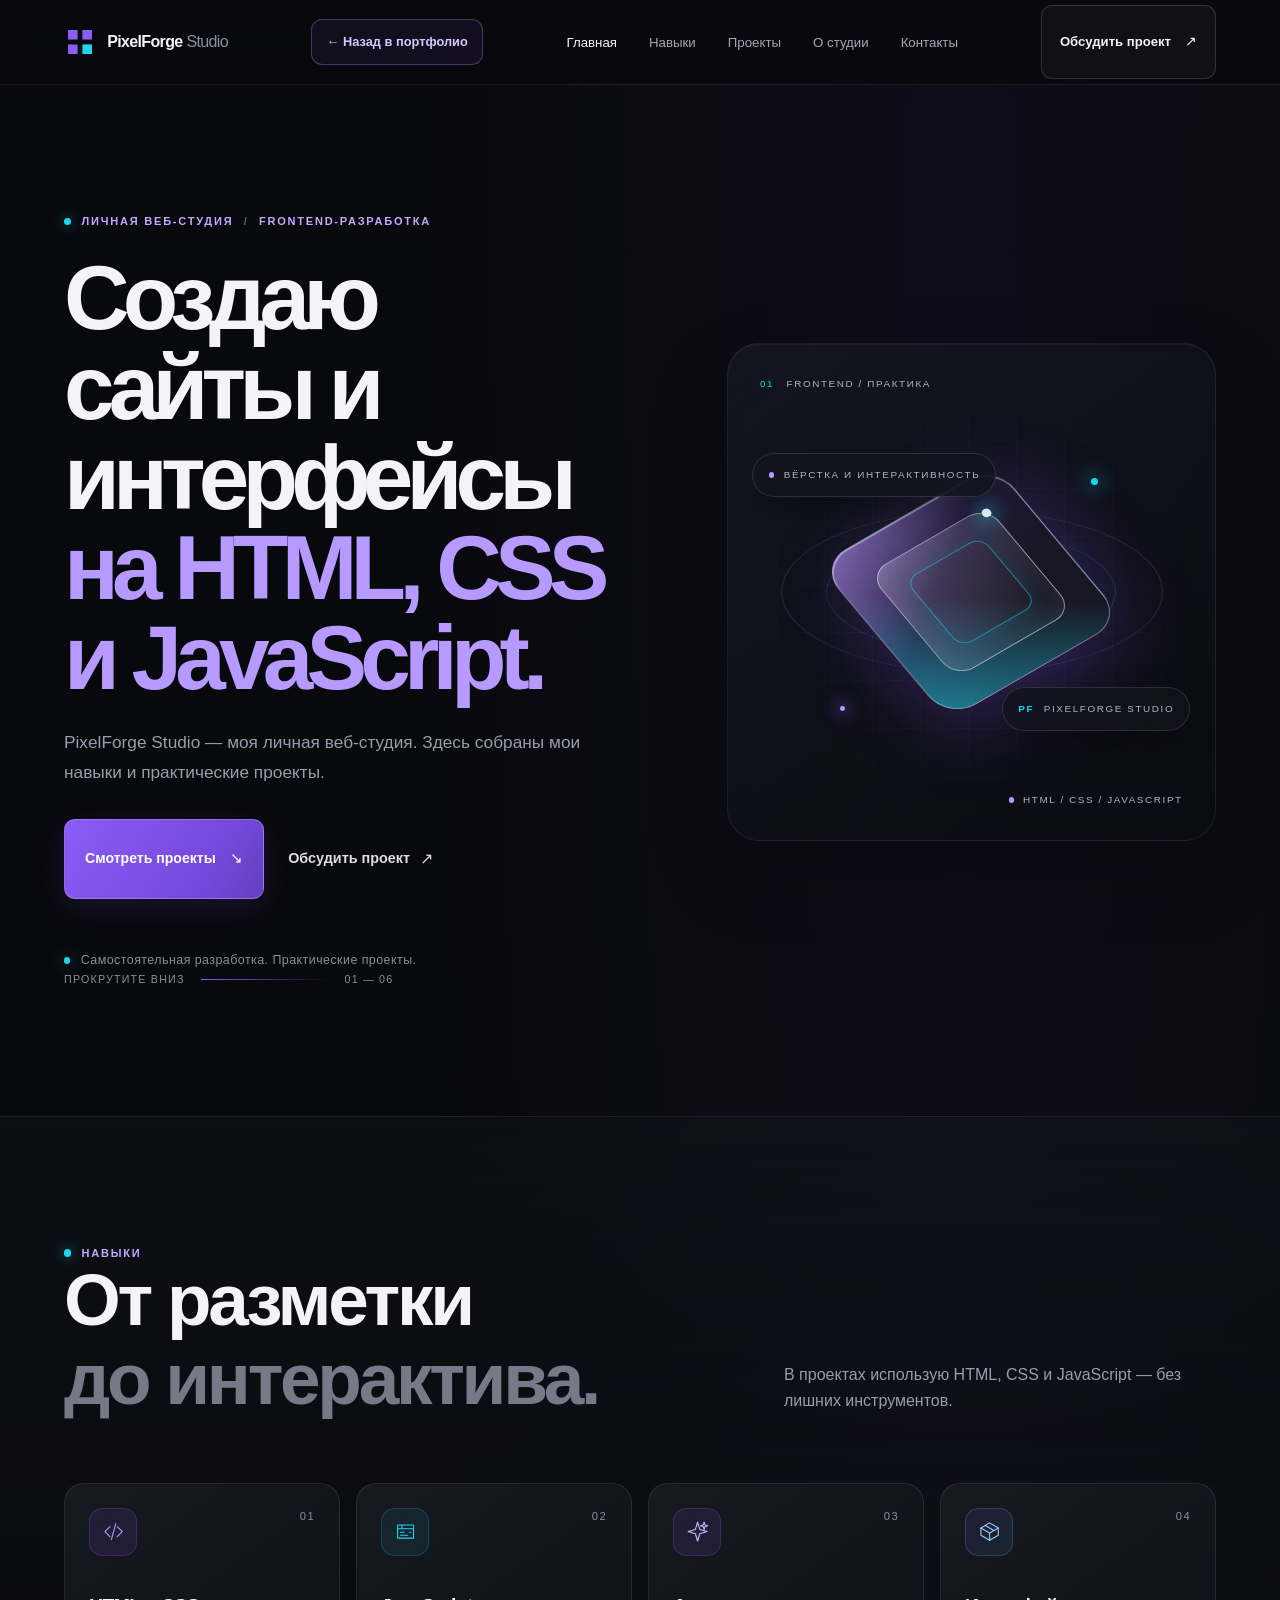
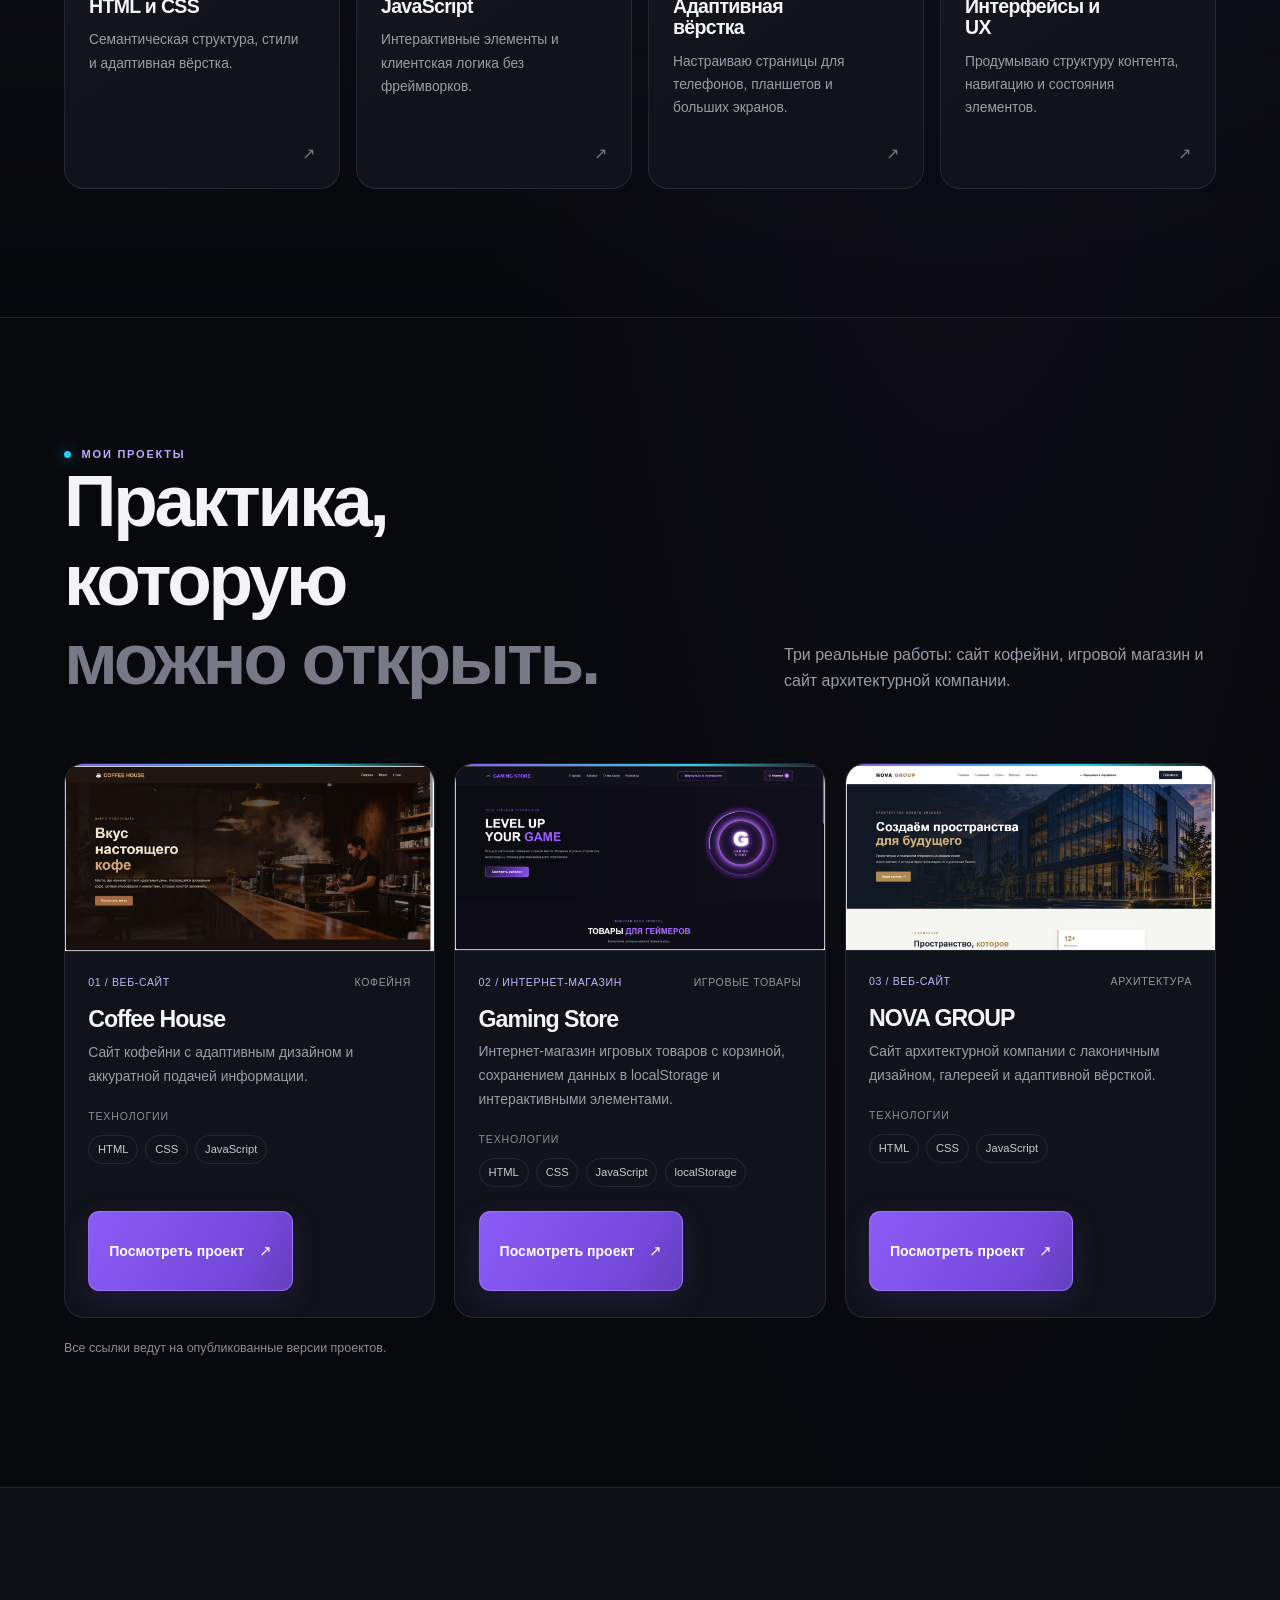
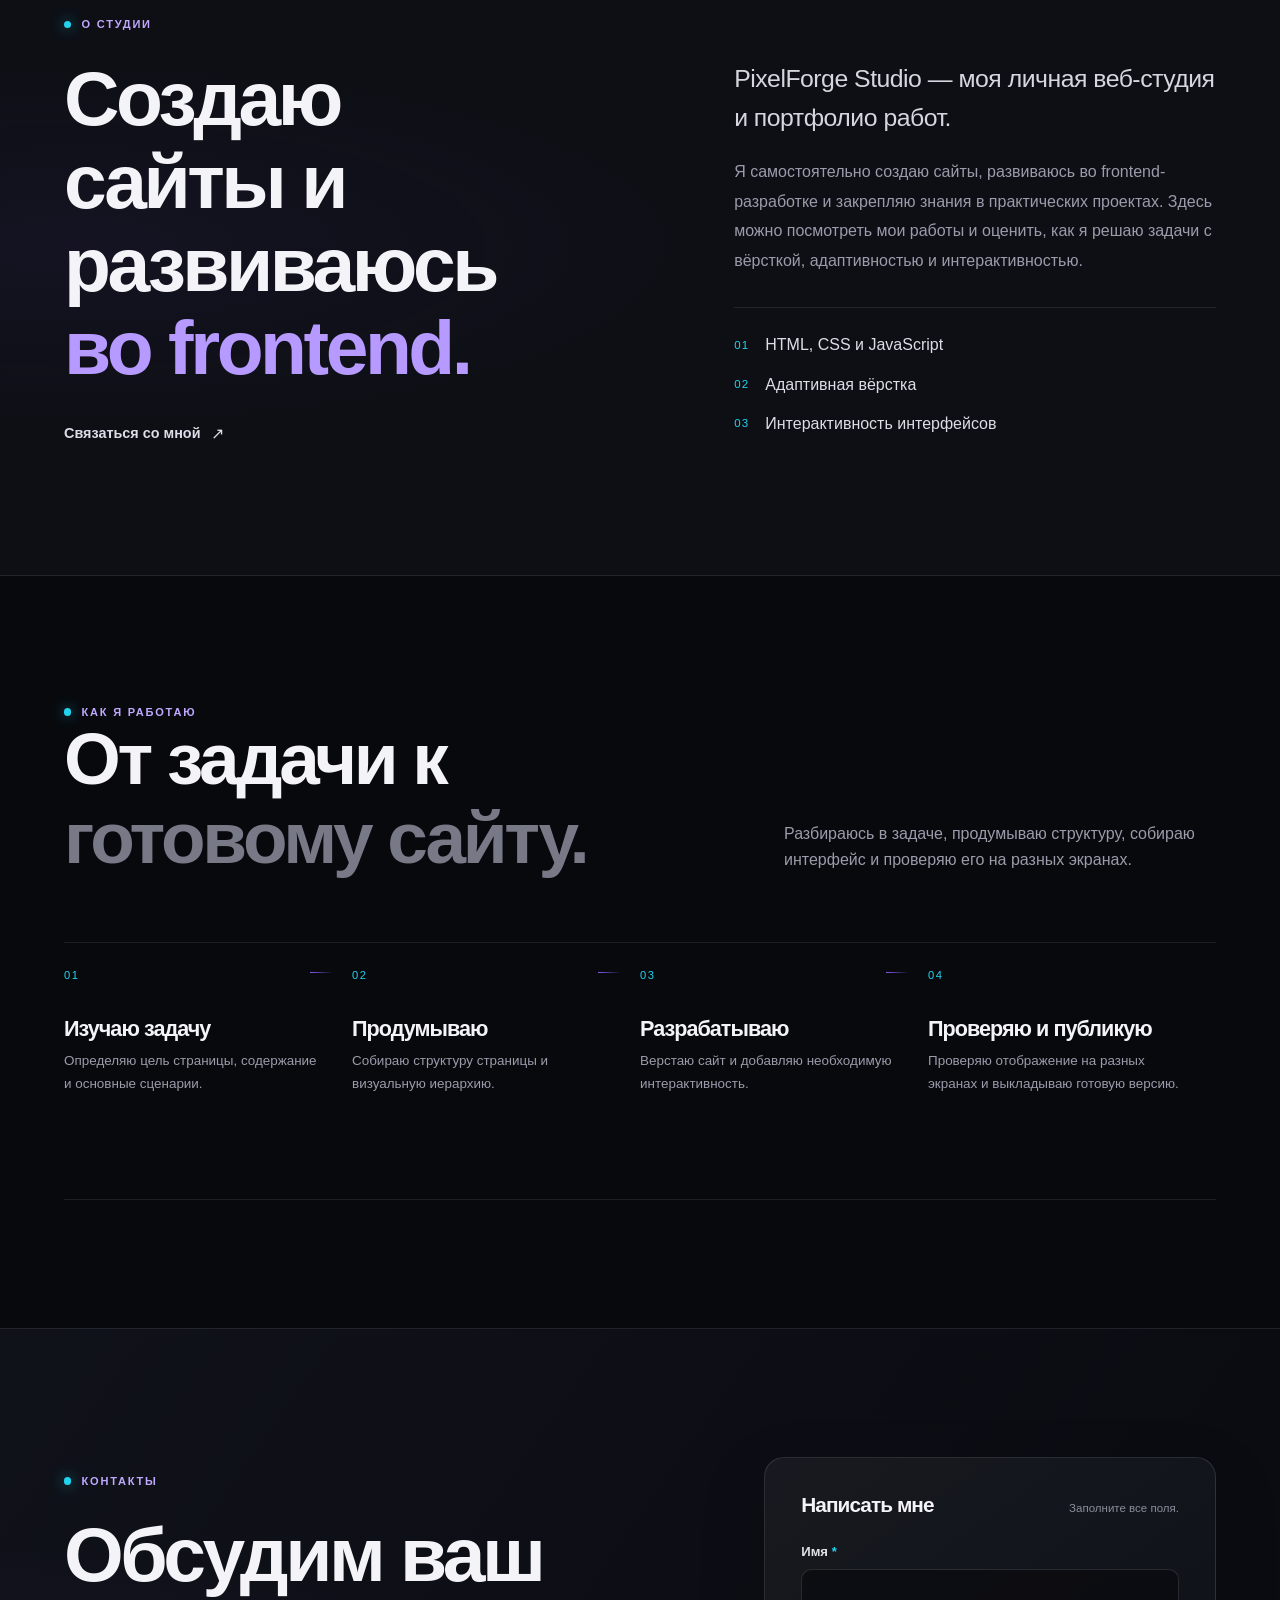
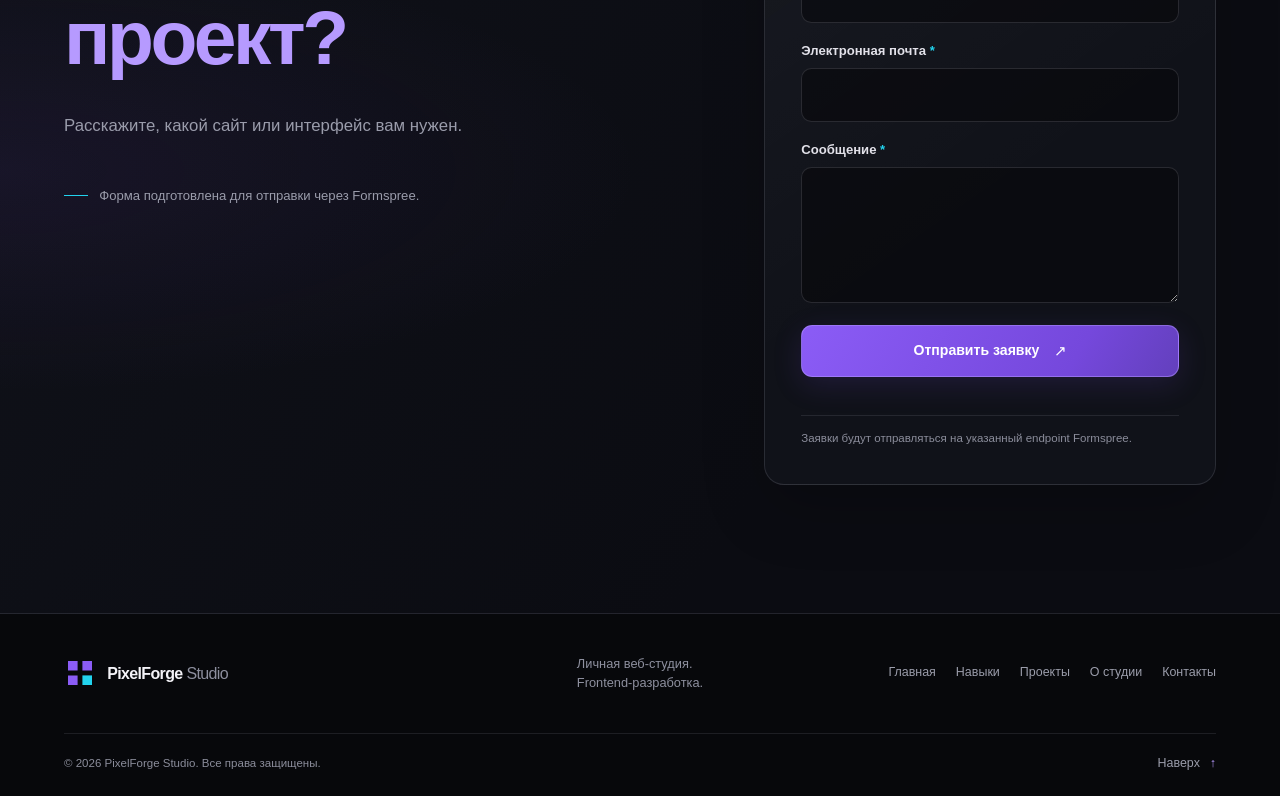
==== commit a4b9e66b: "Improve portfolio project cards and navigation Co-authored-by: Copilot <223556219+Copilot@users.nore" ====
--- a/pixelforge-studio/index.html
+++ b/pixelforge-studio/index.html
@@ -25,6 +25,11 @@
           </svg>
           <span class="brand-name">PixelForge<span> Studio</span></span>
         </a>
+
+        <a
+          class="portfolio-back-link"
+          href="https://forzaxstorm-crypto.github.io/portfolio/"
+        >← Назад в портфолио</a>
 
         <button
           class="menu-toggle"
--- a/pixelforge-studio/styles.css
+++ b/pixelforge-studio/styles.css
@@ -585,6 +585,29 @@
     font-weight: 450;
   }
 
+  .portfolio-back-link {
+    box-sizing: border-box;
+    display: inline-flex;
+    min-height: 2.85rem;
+    flex: 0 0 auto;
+    align-items: center;
+    justify-content: center;
+    padding-inline: 0.9rem;
+    border: 1px solid rgba(183, 155, 255, 0.3);
+    border-radius: 0.7rem;
+    background: rgba(139, 92, 246, 0.08);
+    color: #d5c6ff;
+    font-size: 0.8rem;
+    font-weight: 600;
+    white-space: nowrap;
+    transition: background-color 180ms ease, border-color 180ms ease;
+  }
+
+  .portfolio-back-link:hover {
+    border-color: rgba(183, 155, 255, 0.6);
+    background: rgba(139, 92, 246, 0.16);
+  }
+
   .site-nav {
     display: flex;
     align-items: center;
@@ -1211,6 +1234,13 @@
       margin-inline-start: auto;
     }
 
+    .header-inner[data-menu-ready] .portfolio-back-link {
+      order: 3;
+      flex-basis: 100%;
+      min-height: 2.5rem;
+      margin-block-end: 0.5rem;
+    }
+
     .header-inner[data-menu-ready] .button-header {
       display: none;
     }
